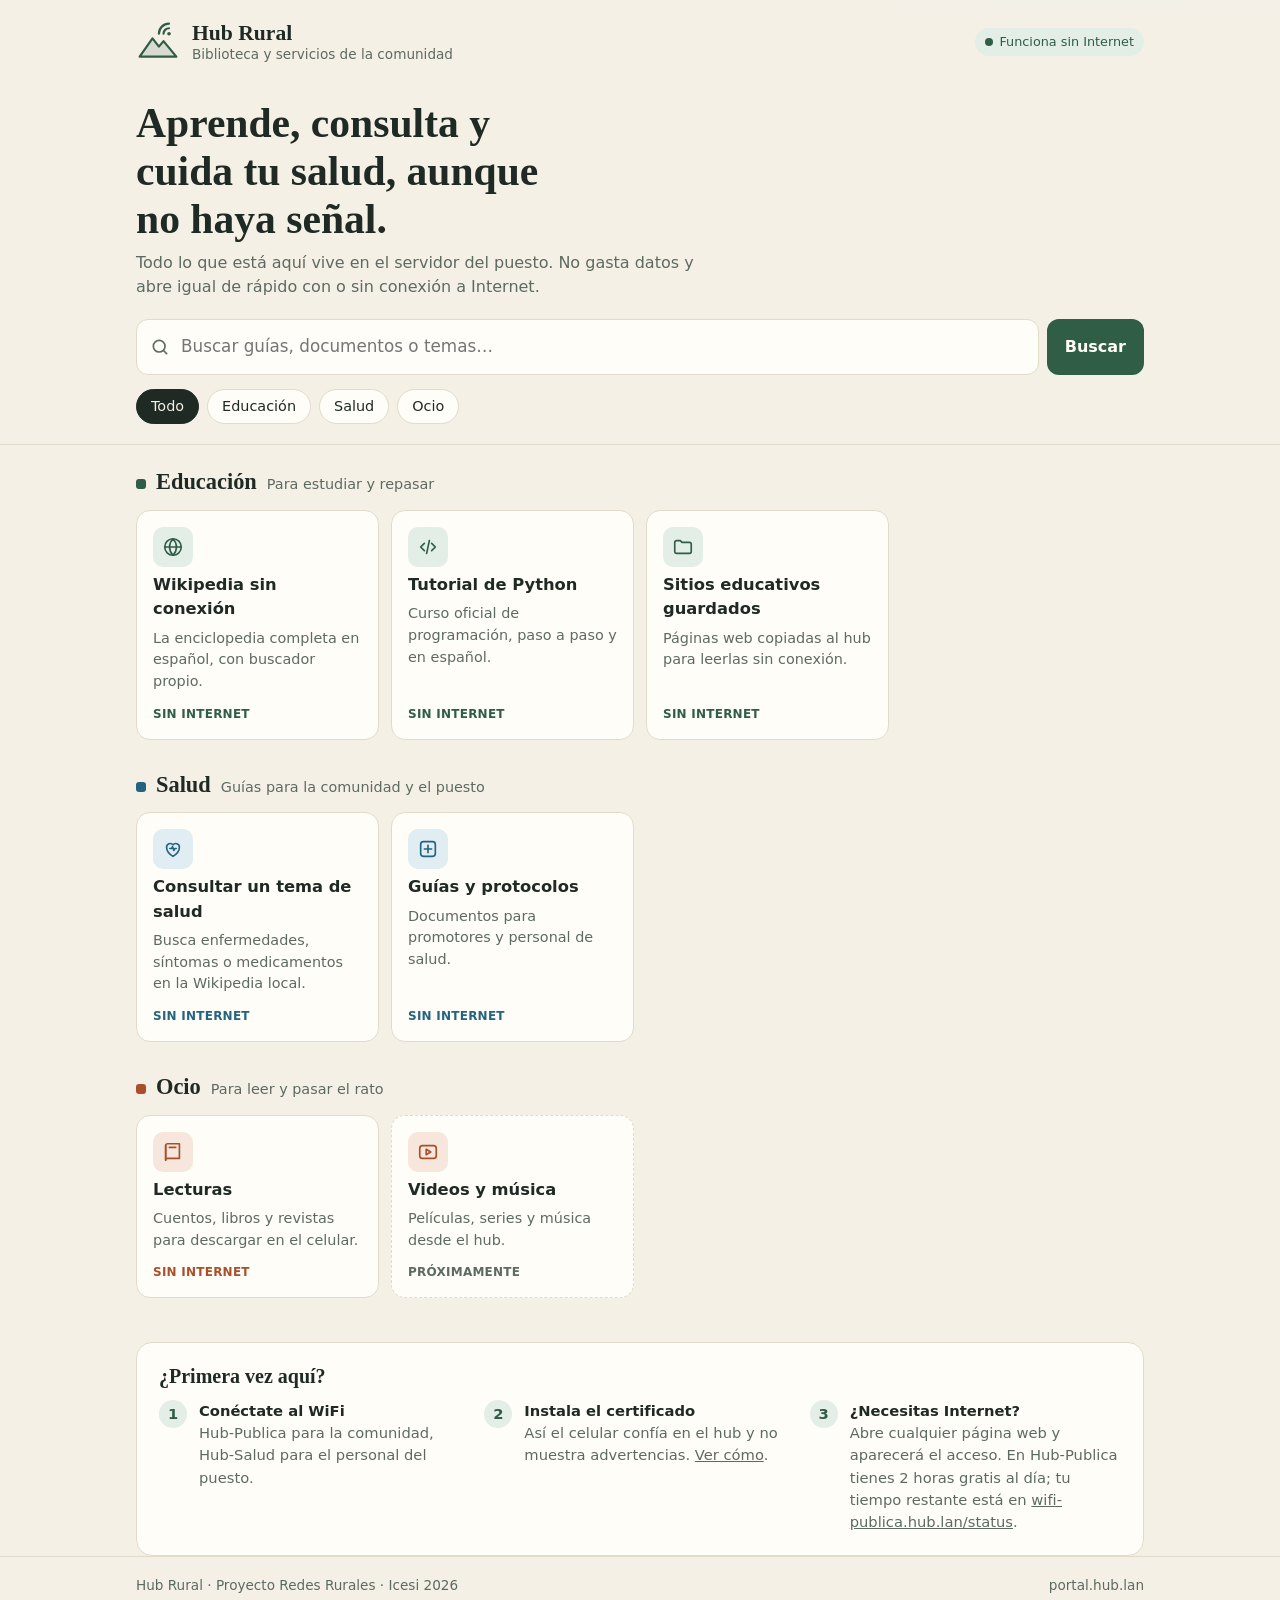
==== configs/servidor/www/index.html @ eb7e7272 "feat: rediseño del portal y de las páginas del Hotspot (19/11) - Portal portal.hub.lan: categorías E" ====
<!doctype html>
<!-- /srv/cdn/www/index.html — portal del hub (https://portal.hub.lan)
     Autocontenido: sin fuentes ni scripts externos, funciona sin Internet.
     Los documentos se leen del autoindex de Nginx: /pdf/educacion/, /pdf/salud/, /pdf/ocio/.
     Los PDF sueltos en /pdf/ aparecen en Educación. -->
<html lang="es">
<head>
<meta charset="utf-8">
<meta name="viewport" content="width=device-width, initial-scale=1">
<meta name="color-scheme" content="light dark">
<title>Hub Rural</title>
<style>
  :root {
    --bg: #f5f0e6; --surface: #fffdf8; --ink: #1f2a24; --muted: #5d6a62; --line: #e2dacb;
    --edu: #2f5d46; --edu-soft: #e3eee6;
    --salud: #24647f; --salud-soft: #e0edf3;
    --ocio: #a9502b; --ocio-soft: #f6e6dc;
    --focus: #c7832f;
    --serif: ui-serif, "Iowan Old Style", "Palatino Linotype", Palatino, Georgia, serif;
    --sans: system-ui, -apple-system, "Segoe UI", Roboto, "Noto Sans", sans-serif;
  }
  @media (prefers-color-scheme: dark) {
    :root {
      --bg: #131916; --surface: #1b231f; --ink: #ebe5d9; --muted: #a2ada6; --line: #2b3530;
      --edu: #84bc9e; --edu-soft: #1f3128;
      --salud: #80b8d3; --salud-soft: #1a2c35;
      --ocio: #e39068; --ocio-soft: #352219;
      --focus: #e0a556;
    }
  }
  * { box-sizing: border-box; }
  [hidden] { display: none !important; }
  body { margin: 0; background: var(--bg); color: var(--ink); font: 16px/1.5 var(--sans); }
  a { color: inherit; }
  :focus-visible { outline: 3px solid var(--focus); outline-offset: 2px; }
  .wrap { max-width: 1040px; margin: 0 auto; padding: 0 16px; }

  /* Encabezado */
  header { border-bottom: 1px solid var(--line); background:
    radial-gradient(1200px 300px at 85% -40%, var(--edu-soft), transparent 70%); }
  .top { display: flex; align-items: center; gap: 12px; padding: 20px 0 8px; }
  .top svg { width: 44px; height: 44px; flex: none; color: var(--edu); }
  .brand { font: 600 1.35rem/1.1 var(--serif); }
  .brand small { display: block; font: 400 .85rem var(--sans); color: var(--muted); }
  .estado { margin-left: auto; display: inline-flex; align-items: center; gap: 6px; font-size: .8rem;
    color: var(--edu); background: var(--edu-soft); padding: 4px 10px; border-radius: 99px; white-space: nowrap; }
  .estado::before { content: ""; width: 8px; height: 8px; border-radius: 50%; background: currentColor; }
  h1 { font: 600 clamp(1.7rem, 4.5vw, 2.6rem)/1.15 var(--serif); margin: 28px 0 8px; max-width: 20ch; }
  .lead { color: var(--muted); margin: 0 0 20px; max-width: 56ch; }

  /* Búsqueda y filtros */
  .buscar { display: flex; gap: 8px; margin-bottom: 14px; }
  .buscar label { position: relative; flex: 1; }
  .buscar svg { position: absolute; left: 14px; top: 50%; width: 20px; height: 20px; transform: translateY(-50%); color: var(--muted); }
  .buscar input { width: 100%; font: inherit; font-size: 1.05rem; padding: 14px 14px 14px 44px; border-radius: 12px;
    border: 1px solid var(--line); background: var(--surface); color: var(--ink); }
  .buscar button, .btn { font: inherit; font-weight: 600; border: 0; border-radius: 12px; padding: 0 18px;
    background: var(--edu); color: var(--surface); cursor: pointer; text-decoration: none; display: inline-flex; align-items: center; }
  .filtros { display: flex; gap: 8px; flex-wrap: wrap; padding-bottom: 20px; }
  .filtros button { font: inherit; font-size: .9rem; padding: 6px 14px; border-radius: 99px; cursor: pointer;
    border: 1px solid var(--line); background: var(--surface); color: var(--ink); }
  .filtros button[aria-pressed="true"] { background: var(--ink); color: var(--bg); border-color: var(--ink); }

  /* Categorías */
  main { padding: 8px 0 40px; }
  section.cat { padding: 24px 0 8px; }
  .cat-head { display: flex; align-items: baseline; gap: 10px; margin-bottom: 14px; }
  .cat-head h2 { font: 600 1.4rem var(--serif); margin: 0; }
  .cat-head span { color: var(--muted); font-size: .9rem; }
  .cat[data-cat="educacion"] { --c: var(--edu); --cs: var(--edu-soft); }
  .cat[data-cat="salud"] { --c: var(--salud); --cs: var(--salud-soft); }
  .cat[data-cat="ocio"] { --c: var(--ocio); --cs: var(--ocio-soft); }
  .cat-head h2::before { content: ""; display: inline-block; width: 10px; height: 10px; border-radius: 3px;
    background: var(--c); margin-right: 10px; vertical-align: middle; }

  .grid { display: grid; grid-template-columns: repeat(auto-fill, minmax(230px, 1fr)); gap: 12px; }
  .card { display: flex; flex-direction: column; gap: 6px; padding: 16px; border-radius: 14px; text-decoration: none;
    background: var(--surface); border: 1px solid var(--line); transition: border-color .15s, transform .15s; }
  a.card:hover { border-color: var(--c); transform: translateY(-2px); }
  .card .ico { width: 40px; height: 40px; border-radius: 10px; display: grid; place-items: center; background: var(--cs); color: var(--c); }
  .card .ico svg { width: 22px; height: 22px; }
  .card strong { font-size: 1.02rem; }
  .card p { margin: 0; color: var(--muted); font-size: .9rem; }
  .card .tag { margin-top: auto; padding-top: 6px; font-size: .75rem; color: var(--c); font-weight: 600; letter-spacing: .02em; }
  .card.pronto { border-style: dashed; }
  .card.pronto .tag { color: var(--muted); }

  .docs { margin: 14px 0 0; padding: 0; list-style: none; border: 1px solid var(--line); border-radius: 14px;
    background: var(--surface); overflow: hidden; }
  .docs li + li { border-top: 1px solid var(--line); }
  .docs a { display: flex; align-items: center; gap: 10px; padding: 11px 14px; text-decoration: none; }
  .docs a:hover { background: var(--cs); }
  .docs svg { width: 18px; height: 18px; color: var(--c); flex: none; }
  .docs .ext { margin-left: auto; font-size: .75rem; color: var(--muted); text-transform: uppercase; }
  .docs-head { margin: 18px 0 0; font-size: .85rem; color: var(--muted); font-weight: 600; text-transform: uppercase; letter-spacing: .05em; }

  .vacio { display: none; margin: 24px 0; padding: 20px; border-radius: 14px; background: var(--surface); border: 1px dashed var(--line); }
  .vacio.ver { display: block; }
  .vacio p { margin: 0 0 12px; }
  .vacio .btn { padding: 10px 16px; }

  /* Ayuda */
  .ayuda { margin-top: 36px; padding: 22px; border-radius: 16px; background: var(--surface); border: 1px solid var(--line); }
  .ayuda h2 { font: 600 1.25rem var(--serif); margin: 0 0 12px; }
  .ayuda ol { margin: 0; padding: 0; list-style: none; display: grid; gap: 14px; grid-template-columns: repeat(auto-fit, minmax(220px, 1fr)); counter-reset: paso; }
  .ayuda li { counter-increment: paso; padding-left: 40px; position: relative; color: var(--muted); font-size: .92rem; }
  .ayuda li::before { content: counter(paso); position: absolute; left: 0; top: 0; width: 28px; height: 28px; border-radius: 50%;
    display: grid; place-items: center; background: var(--edu-soft); color: var(--edu); font-weight: 700; }
  .ayuda li b { color: var(--ink); display: block; }

  footer { border-top: 1px solid var(--line); color: var(--muted); font-size: .85rem; padding: 18px 0 28px; }
  footer .wrap { display: flex; flex-wrap: wrap; gap: 6px 18px; justify-content: space-between; }

  @media (max-width: 560px) {
    .estado { display: none; }
    .buscar button { padding: 0 14px; }
  }
  @media (prefers-reduced-motion: reduce) { a.card { transition: none; } a.card:hover { transform: none; } }
</style>
</head>
<body>

<!-- Íconos reutilizados -->
<svg width="0" height="0" style="position:absolute" aria-hidden="true">
  <symbol id="i-doc" viewBox="0 0 24 24" fill="none" stroke="currentColor" stroke-width="1.8" stroke-linecap="round" stroke-linejoin="round"><path d="M14 3H7a2 2 0 0 0-2 2v14a2 2 0 0 0 2 2h10a2 2 0 0 0 2-2V8z"/><path d="M14 3v5h5M9 13h6M9 17h4"/></symbol>
  <symbol id="i-wiki" viewBox="0 0 24 24" fill="none" stroke="currentColor" stroke-width="1.8" stroke-linecap="round" stroke-linejoin="round"><circle cx="12" cy="12" r="9"/><path d="M3 12h18M12 3c2.5 2.6 3.8 5.6 3.8 9s-1.3 6.4-3.8 9c-2.5-2.6-3.8-5.6-3.8-9S9.5 5.6 12 3z"/></symbol>
  <symbol id="i-code" viewBox="0 0 24 24" fill="none" stroke="currentColor" stroke-width="1.8" stroke-linecap="round" stroke-linejoin="round"><path d="m8 8-4 4 4 4M16 8l4 4-4 4M13.5 5l-3 14"/></symbol>
  <symbol id="i-folder" viewBox="0 0 24 24" fill="none" stroke="currentColor" stroke-width="1.8" stroke-linecap="round" stroke-linejoin="round"><path d="M3 7a2 2 0 0 1 2-2h4l2 2h8a2 2 0 0 1 2 2v8a2 2 0 0 1-2 2H5a2 2 0 0 1-2-2z"/></symbol>
  <symbol id="i-heart" viewBox="0 0 24 24" fill="none" stroke="currentColor" stroke-width="1.8" stroke-linecap="round" stroke-linejoin="round"><path d="M12 20s-7-4.4-7-10a4 4 0 0 1 7-2.6A4 4 0 0 1 19 10c0 5.6-7 10-7 10z"/><path d="M8.5 11.5h2l1-2 1.5 4 1-2h1.5"/></symbol>
  <symbol id="i-plus" viewBox="0 0 24 24" fill="none" stroke="currentColor" stroke-width="1.8" stroke-linecap="round" stroke-linejoin="round"><rect x="4" y="4" width="16" height="16" rx="3"/><path d="M12 8v8M8 12h8"/></symbol>
  <symbol id="i-play" viewBox="0 0 24 24" fill="none" stroke="currentColor" stroke-width="1.8" stroke-linecap="round" stroke-linejoin="round"><rect x="3" y="5" width="18" height="14" rx="3"/><path d="m10 9 5 3-5 3z"/></symbol>
  <symbol id="i-book" viewBox="0 0 24 24" fill="none" stroke="currentColor" stroke-width="1.8" stroke-linecap="round" stroke-linejoin="round"><path d="M4 5a2 2 0 0 1 2-2h13v16H6a2 2 0 0 0-2 2z"/><path d="M4 21V5M8 7h7"/></symbol>
</svg>

<header>
  <div class="wrap">
    <div class="top">
      <!-- Logo: montaña con señal -->
      <svg viewBox="0 0 48 48" fill="none" stroke="currentColor" stroke-width="2.4" stroke-linecap="round" stroke-linejoin="round" aria-hidden="true">
        <path d="M4 40 18 20l7 9 5-6 14 17z" fill="currentColor" fill-opacity=".14"/>
        <path d="M30 15a6 6 0 0 1 6-6M25 15a11 11 0 0 1 11-11"/><circle cx="36" cy="15" r="2" fill="currentColor" stroke="none"/>
      </svg>
      <div class="brand">Hub Rural<small>Biblioteca y servicios de la comunidad</small></div>
      <span class="estado">Funciona sin Internet</span>
    </div>

    <h1>Aprende, consulta y cuida tu salud, aunque no haya señal.</h1>
    <p class="lead">Todo lo que está aquí vive en el servidor del puesto. No gasta datos y abre igual de rápido con o sin conexión a Internet.</p>

    <form class="buscar" role="search" id="f-buscar">
      <label>
        <svg viewBox="0 0 24 24" fill="none" stroke="currentColor" stroke-width="2" stroke-linecap="round" aria-hidden="true"><circle cx="11" cy="11" r="7"/><path d="m20 20-3.5-3.5"/></svg>
        <span class="sr" style="position:absolute;left:-9999px">Buscar en el hub</span>
        <input id="q" type="search" placeholder="Buscar guías, documentos o temas…" autocomplete="off">
      </label>
      <button type="submit">Buscar</button>
    </form>

    <div class="filtros" role="group" aria-label="Categorías">
      <button type="button" data-f="todo" aria-pressed="true">Todo</button>
      <button type="button" data-f="educacion" aria-pressed="false">Educación</button>
      <button type="button" data-f="salud" aria-pressed="false">Salud</button>
      <button type="button" data-f="ocio" aria-pressed="false">Ocio</button>
    </div>
  </div>
</header>

<main class="wrap">

  <div class="vacio" id="vacio" aria-live="polite">
    <p>No encontramos «<b id="vacio-q"></b>» en el hub.</p>
    <a class="btn" id="vacio-wiki" href="https://wiki.hub.lan/">Buscar en Wikipedia sin conexión</a>
  </div>

  <section class="cat" data-cat="educacion">
    <div class="cat-head"><h2>Educación</h2><span>Para estudiar y repasar</span></div>
    <div class="grid">
      <a class="card" data-item href="https://wiki.hub.lan/" data-k="enciclopedia articulos historia ciencia kiwix">
        <span class="ico"><svg><use href="#i-wiki"/></svg></span>
        <strong>Wikipedia sin conexión</strong>
        <p>La enciclopedia completa en español, con buscador propio.</p>
        <span class="tag">SIN INTERNET</span>
      </a>
      <a class="card" data-item href="/sitios/docs.python.org/es/3/tutorial/index.html" data-k="programacion computador codigo curso">
        <span class="ico"><svg><use href="#i-code"/></svg></span>
        <strong>Tutorial de Python</strong>
        <p>Curso oficial de programación, paso a paso y en español.</p>
        <span class="tag">SIN INTERNET</span>
      </a>
      <a class="card" data-item href="/sitios/" data-k="paginas web guardadas copias">
        <span class="ico"><svg><use href="#i-folder"/></svg></span>
        <strong>Sitios educativos guardados</strong>
        <p>Páginas web copiadas al hub para leerlas sin conexión.</p>
        <span class="tag">SIN INTERNET</span>
      </a>
    </div>
    <p class="docs-head" hidden>Documentos</p>
    <ul class="docs" hidden></ul>
  </section>

  <section class="cat" data-cat="salud">
    <div class="cat-head"><h2>Salud</h2><span>Guías para la comunidad y el puesto</span></div>
    <div class="grid">
      <a class="card" data-item href="https://wiki.hub.lan/" data-k="enfermedades medicina sintomas primeros auxilios">
        <span class="ico"><svg><use href="#i-heart"/></svg></span>
        <strong>Consultar un tema de salud</strong>
        <p>Busca enfermedades, síntomas o medicamentos en la Wikipedia local.</p>
        <span class="tag">SIN INTERNET</span>
      </a>
      <a class="card" data-item href="/pdf/salud/" data-k="guias protocolos documentos pdf">
        <span class="ico"><svg><use href="#i-plus"/></svg></span>
        <strong>Guías y protocolos</strong>
        <p>Documentos para promotores y personal de salud.</p>
        <span class="tag">SIN INTERNET</span>
      </a>
    </div>
    <p class="docs-head" hidden>Documentos</p>
    <ul class="docs" hidden></ul>
  </section>

  <section class="cat" data-cat="ocio">
    <div class="cat-head"><h2>Ocio</h2><span>Para leer y pasar el rato</span></div>
    <div class="grid">
      <a class="card" data-item href="/pdf/ocio/" data-k="libros cuentos lectura">
        <span class="ico"><svg><use href="#i-book"/></svg></span>
        <strong>Lecturas</strong>
        <p>Cuentos, libros y revistas para descargar en el celular.</p>
        <span class="tag">SIN INTERNET</span>
      </a>
      <div class="card pronto" data-item data-k="videos peliculas musica series jellyfin">
        <span class="ico"><svg><use href="#i-play"/></svg></span>
        <strong>Videos y música</strong>
        <p>Películas, series y música desde el hub.</p>
        <span class="tag">PRÓXIMAMENTE</span>
      </div>
    </div>
    <p class="docs-head" hidden>Documentos</p>
    <ul class="docs" hidden></ul>
  </section>

  <section class="ayuda" aria-labelledby="ayuda-t">
    <h2 id="ayuda-t">¿Primera vez aquí?</h2>
    <ol>
      <li><b>Conéctate al WiFi</b>Hub-Publica para la comunidad, Hub-Salud para el personal del puesto.</li>
      <li><b>Instala el certificado</b>Así el celular confía en el hub y no muestra advertencias. <a href="http://portal.hub.lan/certificado.html">Ver cómo</a>.</li>
      <li><b>¿Necesitas Internet?</b>Abre cualquier página web y aparecerá el acceso. En Hub-Publica tienes 2 horas gratis al día; tu tiempo restante está en <a href="https://wifi-publica.hub.lan/status">wifi-publica.hub.lan/status</a>.</li>
    </ol>
  </section>
</main>

<footer>
  <div class="wrap">
    <span>Hub Rural · Proyecto Redes Rurales · Icesi 2026</span>
    <span>portal.hub.lan</span>
  </div>
</footer>

<script>
(() => {
  const norm = s => s.normalize('NFD').replace(/[̀-ͯ]/g, '').toLowerCase();
  const $q = document.getElementById('q');
  const vacio = document.getElementById('vacio');
  let filtro = 'todo';

  function aplicar() {
    const t = norm($q.value.trim());
    let total = 0;
    document.querySelectorAll('section.cat').forEach(sec => {
      let n = 0;
      sec.querySelectorAll('[data-item]').forEach(el => {
        const ok = !t || norm(el.textContent + ' ' + (el.dataset.k || '')).includes(t);
        el.hidden = !ok;
        if (ok) n++;
      });
      const lista = sec.querySelector('.docs');
      const docsVisibles = [...lista.children].some(li => !li.hidden);
      lista.hidden = sec.querySelector('.docs-head').hidden = !docsVisibles;
      sec.hidden = (filtro !== 'todo' && sec.dataset.cat !== filtro) || n === 0;
      if (!sec.hidden) total += n;
    });
    vacio.classList.toggle('ver', !!t && total === 0);
    document.getElementById('vacio-q').textContent = $q.value.trim();
    document.getElementById('vacio-wiki').href = 'https://wiki.hub.lan/search?pattern=' + encodeURIComponent($q.value.trim());
  }

  $q.addEventListener('input', aplicar);
  // Enter: si no hay nada local, ir a la búsqueda de Kiwix
  document.getElementById('f-buscar').addEventListener('submit', e => {
    e.preventDefault();
    aplicar();
    if (vacio.classList.contains('ver')) location.href = document.getElementById('vacio-wiki').href;
  });
  document.querySelectorAll('.filtros button').forEach(b => b.addEventListener('click', () => {
    filtro = b.dataset.f;
    document.querySelectorAll('.filtros button').forEach(x => x.setAttribute('aria-pressed', x === b));
    aplicar();
  }));

  // Documentos: se leen del autoindex de Nginx
  const enlaces = async ruta => {
    const r = await fetch(ruta);
    if (!r.ok) return [];
    const doc = new DOMParser().parseFromString(await r.text(), 'text/html');
    return [...doc.querySelectorAll('a[href]')].map(a => a.getAttribute('href'))
      .filter(h => !/^(\.\.|\?|\/|#)|:\/\//.test(h));
  };
  const agregar = (cat, url) => {
    const sec = document.querySelector(`section.cat[data-cat="${cat}"]`);
    const archivo = decodeURIComponent(url.split('/').pop());
    const punto = archivo.lastIndexOf('.');
    const nombre = (punto > 0 ? archivo.slice(0, punto) : archivo).replace(/[-_]+/g, ' ');
    const li = document.createElement('li');
    li.dataset.item = '';
    li.innerHTML = '<a><svg><use href="#i-doc"/></svg><span></span><span class="ext"></span></a>';
    li.querySelector('a').href = url;
    li.querySelector('span').textContent = nombre.charAt(0).toUpperCase() + nombre.slice(1);
    li.querySelector('.ext').textContent = punto > 0 ? archivo.slice(punto + 1) : '';
    sec.querySelector('.docs').append(li);
  };
  (async () => {
    try {
      for (const h of await enlaces('/pdf/')) {
        if (!h.endsWith('/')) { agregar('educacion', '/pdf/' + h); continue; }
        const cat = norm(decodeURIComponent(h.slice(0, -1)));
        if (!['educacion', 'salud', 'ocio'].includes(cat)) continue;
        for (const f of await enlaces('/pdf/' + h)) if (!f.endsWith('/')) agregar(cat, '/pdf/' + h + f);
      }
    } catch (e) { /* abierto como archivo local o sin /pdf/: quedan las tarjetas */ }
    aplicar();
  })();
})();
</script>
</body>
</html>
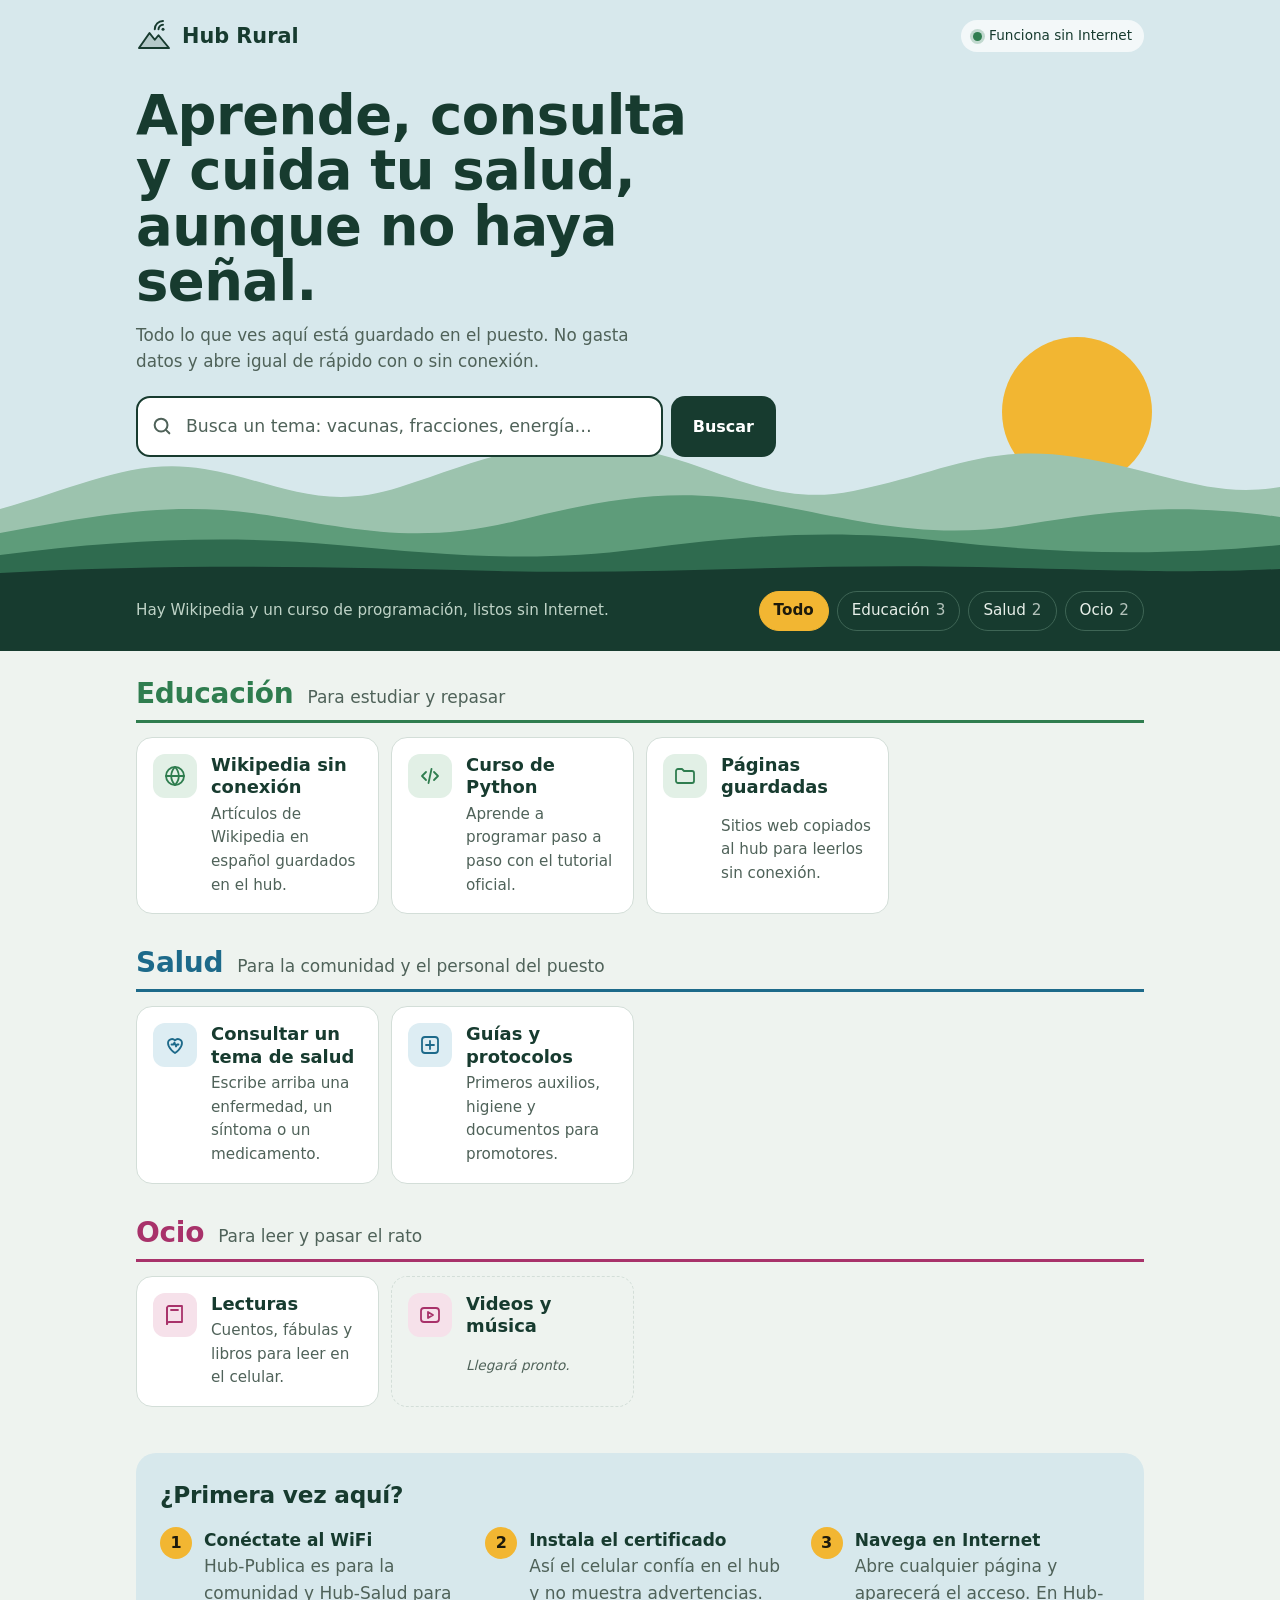
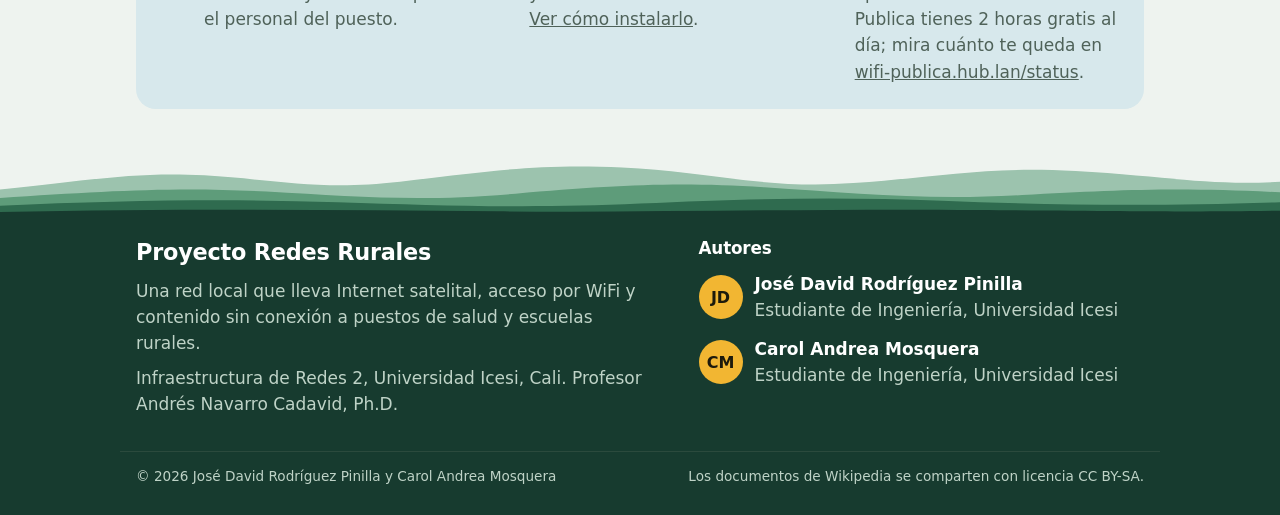
==== commit 406eb711: "docs: sesion 19/11 (Starlink, P12/P13, contenido), guion del video y respaldo final - Export del Mik" ====
--- a/configs/servidor/www/index.html
+++ b/configs/servidor/www/index.html
@@ -1,121 +1,195 @@
 <!doctype html>
 <!-- /srv/cdn/www/index.html — portal del hub (https://portal.hub.lan)
-     Autocontenido: sin fuentes ni scripts externos, funciona sin Internet.
-     Los documentos se leen del autoindex de Nginx: /pdf/educacion/, /pdf/salud/, /pdf/ocio/.
-     Los PDF sueltos en /pdf/ aparecen en Educación. -->
+     Autocontenido: las fuentes están en /fuentes/ y no hay scripts externos; funciona sin Internet.
+     Los documentos se leen del autoindex de Nginx: /pdf/educacion/, /pdf/salud/, /pdf/ocio/
+     (los PDF sueltos en /pdf/ aparecen en Educación). La búsqueda consulta Kiwix en wiki.hub.lan
+     (formato XML, que Kiwix sirve con Access-Control-Allow-Origin: *).
+     portal.hub.lan/?q=palabra abre el portal con esa búsqueda. -->
 <html lang="es">
 <head>
 <meta charset="utf-8">
 <meta name="viewport" content="width=device-width, initial-scale=1">
 <meta name="color-scheme" content="light dark">
+<meta name="theme-color" content="#173B2F">
 <title>Hub Rural</title>
+<link rel="preload" href="/fuentes/bricolage-grotesque-latin-wght-normal.woff2" as="font" type="font/woff2" crossorigin>
+<link rel="preload" href="/fuentes/atkinson-hyperlegible-latin-400-normal.woff2" as="font" type="font/woff2" crossorigin>
 <style>
+  /* Fuentes alojadas en el hub (licencia SIL OFL 1.1) */
+  @font-face { font-family: "Bricolage"; src: url(/fuentes/bricolage-grotesque-latin-wght-normal.woff2) format("woff2");
+    font-weight: 200 800; font-display: swap; }
+  @font-face { font-family: "Atkinson"; src: url(/fuentes/atkinson-hyperlegible-latin-400-normal.woff2) format("woff2");
+    font-weight: 400; font-display: swap; }
+  @font-face { font-family: "Atkinson"; src: url(/fuentes/atkinson-hyperlegible-latin-700-normal.woff2) format("woff2");
+    font-weight: 700; font-display: swap; }
+  @font-face { font-family: "Atkinson"; src: url(/fuentes/atkinson-hyperlegible-latin-400-italic.woff2) format("woff2");
+    font-weight: 400; font-style: italic; font-display: swap; }
+
   :root {
-    --bg: #f5f0e6; --surface: #fffdf8; --ink: #1f2a24; --muted: #5d6a62; --line: #e2dacb;
-    --edu: #2f5d46; --edu-soft: #e3eee6;
-    --salud: #24647f; --salud-soft: #e0edf3;
-    --ocio: #a9502b; --ocio-soft: #f6e6dc;
-    --focus: #c7832f;
-    --serif: ui-serif, "Iowan Old Style", "Palatino Linotype", Palatino, Georgia, serif;
-    --sans: system-ui, -apple-system, "Segoe UI", Roboto, "Noto Sans", sans-serif;
+    /* Paisaje andino: páramo, guadua, río, buganvilla, maíz y niebla */
+    --paramo: #173B2F; --guadua: #2F7D4F; --rio: #1D6A8A; --buganvilla: #A8326A; --maiz: #F2B632;
+    --niebla: #EEF3EF; --cielo: #D7E8EC;
+    --bg: var(--niebla); --surface: #FFFFFF; --ink: #173B2F; --muted: #4F6259; --line: #D3DED8;
+    --edu: var(--guadua); --edu-soft: #E2F0E6;
+    --salud: var(--rio); --salud-soft: #DDEDF3;
+    --ocio: var(--buganvilla); --ocio-soft: #F6E1EA;
+    --sierra1: #9CC3AE; --sierra2: #5E9C7A; --sierra3: #2F6B4F; --sierra4: #173B2F;
+    --mark: #FBE3A6; --focus: #E09A12;
+    --display: "Bricolage", "Arial Narrow", system-ui, sans-serif;
+    --text: "Atkinson", system-ui, -apple-system, "Segoe UI", Roboto, sans-serif;
   }
   @media (prefers-color-scheme: dark) {
     :root {
-      --bg: #131916; --surface: #1b231f; --ink: #ebe5d9; --muted: #a2ada6; --line: #2b3530;
-      --edu: #84bc9e; --edu-soft: #1f3128;
-      --salud: #80b8d3; --salud-soft: #1a2c35;
-      --ocio: #e39068; --ocio-soft: #352219;
-      --focus: #e0a556;
+      --bg: #0F1F19; --surface: #162A22; --ink: #E7EFE9; --muted: #A6B8AE; --line: #2A4237; --cielo: #18332B;
+      --edu: #7CC79A; --edu-soft: #1C3A2B;
+      --salud: #7DC1DE; --salud-soft: #16313C;
+      --ocio: #E88AB4; --ocio-soft: #3A1E2C;
+      --sierra1: #24473A; --sierra2: #1D3B30; --sierra3: #163026; --sierra4: #0F1F19;
+      --mark: #5C4A12; --focus: #F2B632;
     }
   }
   * { box-sizing: border-box; }
   [hidden] { display: none !important; }
-  body { margin: 0; background: var(--bg); color: var(--ink); font: 16px/1.5 var(--sans); }
+  html { -webkit-text-size-adjust: 100%; }
+  body { margin: 0; background: var(--bg); color: var(--ink); font: 17px/1.55 var(--text); }
   a { color: inherit; }
-  :focus-visible { outline: 3px solid var(--focus); outline-offset: 2px; }
+  :focus-visible { outline: 3px solid var(--focus); outline-offset: 2px; border-radius: 6px; }
   .wrap { max-width: 1040px; margin: 0 auto; padding: 0 16px; }
-
-  /* Encabezado */
-  header { border-bottom: 1px solid var(--line); background:
-    radial-gradient(1200px 300px at 85% -40%, var(--edu-soft), transparent 70%); }
-  .top { display: flex; align-items: center; gap: 12px; padding: 20px 0 8px; }
-  .top svg { width: 44px; height: 44px; flex: none; color: var(--edu); }
-  .brand { font: 600 1.35rem/1.1 var(--serif); }
-  .brand small { display: block; font: 400 .85rem var(--sans); color: var(--muted); }
-  .estado { margin-left: auto; display: inline-flex; align-items: center; gap: 6px; font-size: .8rem;
-    color: var(--edu); background: var(--edu-soft); padding: 4px 10px; border-radius: 99px; white-space: nowrap; }
-  .estado::before { content: ""; width: 8px; height: 8px; border-radius: 50%; background: currentColor; }
-  h1 { font: 600 clamp(1.7rem, 4.5vw, 2.6rem)/1.15 var(--serif); margin: 28px 0 8px; max-width: 20ch; }
-  .lead { color: var(--muted); margin: 0 0 20px; max-width: 56ch; }
-
-  /* Búsqueda y filtros */
-  .buscar { display: flex; gap: 8px; margin-bottom: 14px; }
+  .sr-only { position: absolute; width: 1px; height: 1px; overflow: hidden; clip: rect(0 0 0 0); white-space: nowrap; }
+  h1, h2, h3 { font-family: var(--display); letter-spacing: -0.01em; }
+
+  /* ---------- Cabecera: cielo, sol y cordilleras ---------- */
+  .hero { position: relative; background: var(--cielo); overflow: hidden; }
+  .hero .wrap { position: relative; z-index: 2; }
+  .top { display: flex; align-items: center; gap: 10px; padding: 18px 0 0; }
+  .top svg { width: 36px; height: 36px; flex: none; color: var(--paramo); }
+  .brand { font: 700 1.3rem/1 var(--display); }
+  .estado { margin-left: auto; display: inline-flex; align-items: center; gap: 7px; font-size: .85rem;
+    color: var(--ink); background: color-mix(in srgb, var(--surface) 70%, transparent); padding: 5px 12px; border-radius: 99px; }
+  .estado::before { content: ""; width: 9px; height: 9px; border-radius: 50%; background: var(--guadua);
+    box-shadow: 0 0 0 3px color-mix(in srgb, var(--guadua) 25%, transparent); }
+  h1 { font-weight: 750; font-size: clamp(2rem, 6vw, 3.4rem); line-height: 1.02; font-stretch: 85%;
+    margin: 34px 0 12px; max-width: 15ch; }
+  .lead { margin: 0 0 22px; max-width: 48ch; font-size: 1.05rem; color: var(--muted); }
+  .sol { position: absolute; right: 10%; bottom: clamp(50px, 9vw, 100px); width: clamp(90px, 13vw, 150px); aspect-ratio: 1; border-radius: 50%; background: var(--maiz); }
+  .sierra { display: block; width: 100%; height: clamp(90px, 16vw, 170px); margin-top: -40px; }
+  .sierra { position: relative; z-index: 1; }
+  .sierra .s1 { fill: var(--sierra1); } .sierra .s2 { fill: var(--sierra2); }
+  .sierra .s3 { fill: var(--sierra3); } .sierra .s4 { fill: var(--sierra4); }
+
+  .buscar { display: flex; gap: 8px; max-width: 640px; position: relative; z-index: 2; }
   .buscar label { position: relative; flex: 1; }
-  .buscar svg { position: absolute; left: 14px; top: 50%; width: 20px; height: 20px; transform: translateY(-50%); color: var(--muted); }
-  .buscar input { width: 100%; font: inherit; font-size: 1.05rem; padding: 14px 14px 14px 44px; border-radius: 12px;
-    border: 1px solid var(--line); background: var(--surface); color: var(--ink); }
-  .buscar button, .btn { font: inherit; font-weight: 600; border: 0; border-radius: 12px; padding: 0 18px;
-    background: var(--edu); color: var(--surface); cursor: pointer; text-decoration: none; display: inline-flex; align-items: center; }
-  .filtros { display: flex; gap: 8px; flex-wrap: wrap; padding-bottom: 20px; }
-  .filtros button { font: inherit; font-size: .9rem; padding: 6px 14px; border-radius: 99px; cursor: pointer;
-    border: 1px solid var(--line); background: var(--surface); color: var(--ink); }
-  .filtros button[aria-pressed="true"] { background: var(--ink); color: var(--bg); border-color: var(--ink); }
-
-  /* Categorías */
-  main { padding: 8px 0 40px; }
-  section.cat { padding: 24px 0 8px; }
-  .cat-head { display: flex; align-items: baseline; gap: 10px; margin-bottom: 14px; }
-  .cat-head h2 { font: 600 1.4rem var(--serif); margin: 0; }
-  .cat-head span { color: var(--muted); font-size: .9rem; }
+  .buscar svg { position: absolute; left: 15px; top: 50%; width: 22px; height: 22px; transform: translateY(-50%); color: var(--muted); }
+  .buscar input { width: 100%; font: inherit; font-size: 1.08rem; padding: 15px 14px 15px 48px; border-radius: 14px;
+    border: 2px solid var(--paramo); background: var(--surface); color: var(--ink); }
+  .buscar input::placeholder { color: var(--muted); }
+  .btn { font: 700 1rem var(--text); border: 0; border-radius: 14px; padding: 0 22px; min-height: 48px;
+    background: var(--paramo); color: #fff; cursor: pointer; text-decoration: none; display: inline-flex; align-items: center; justify-content: center; }
+  .btn:hover { background: var(--guadua); }
+  @media (prefers-color-scheme: dark) { .buscar input { border-color: var(--line); } .btn { background: var(--maiz); color: #1d1a0c; } .btn:hover { background: #ffd36b; } }
+
+  /* Franja oscura de la cordillera más cercana */
+  .franja { background: var(--sierra4); color: #E7EFE9; }
+  .franja .wrap { display: flex; flex-wrap: wrap; align-items: center; gap: 10px 16px; padding: 4px 16px 20px; }
+  .resumen { margin: 0; font-size: .95rem; color: #BFD3C7; flex: 1 1 260px; }
+  .resumen b { color: #fff; }
+  .filtros { display: flex; gap: 8px; flex-wrap: wrap; }
+  .filtros button { font: inherit; font-size: .95rem; padding: 7px 14px; border-radius: 99px; cursor: pointer;
+    border: 1px solid #3E6555; background: transparent; color: #E7EFE9; min-height: 40px; }
+  .filtros button[aria-pressed="true"] { background: var(--maiz); border-color: var(--maiz); color: #1d1a0c; font-weight: 700; }
+  .filtros .n { margin-left: 6px; opacity: .75; font-variant-numeric: tabular-nums; }
+
+  /* ---------- Contenido ---------- */
+  main { padding: 12px 0 40px; }
+  section.cat { padding: 28px 0 6px; }
   .cat[data-cat="educacion"] { --c: var(--edu); --cs: var(--edu-soft); }
   .cat[data-cat="salud"] { --c: var(--salud); --cs: var(--salud-soft); }
   .cat[data-cat="ocio"] { --c: var(--ocio); --cs: var(--ocio-soft); }
-  .cat-head h2::before { content: ""; display: inline-block; width: 10px; height: 10px; border-radius: 3px;
-    background: var(--c); margin-right: 10px; vertical-align: middle; }
-
-  .grid { display: grid; grid-template-columns: repeat(auto-fill, minmax(230px, 1fr)); gap: 12px; }
-  .card { display: flex; flex-direction: column; gap: 6px; padding: 16px; border-radius: 14px; text-decoration: none;
-    background: var(--surface); border: 1px solid var(--line); transition: border-color .15s, transform .15s; }
-  a.card:hover { border-color: var(--c); transform: translateY(-2px); }
-  .card .ico { width: 40px; height: 40px; border-radius: 10px; display: grid; place-items: center; background: var(--cs); color: var(--c); }
-  .card .ico svg { width: 22px; height: 22px; }
-  .card strong { font-size: 1.02rem; }
-  .card p { margin: 0; color: var(--muted); font-size: .9rem; }
-  .card .tag { margin-top: auto; padding-top: 6px; font-size: .75rem; color: var(--c); font-weight: 600; letter-spacing: .02em; }
-  .card.pronto { border-style: dashed; }
-  .card.pronto .tag { color: var(--muted); }
-
-  .docs { margin: 14px 0 0; padding: 0; list-style: none; border: 1px solid var(--line); border-radius: 14px;
-    background: var(--surface); overflow: hidden; }
+  .cat-head { display: flex; align-items: baseline; flex-wrap: wrap; gap: 4px 14px; margin-bottom: 14px;
+    padding-bottom: 10px; border-bottom: 3px solid var(--c); }
+  .cat-head h2 { font-size: 1.75rem; font-weight: 700; margin: 0; color: var(--c); line-height: 1.1; }
+  .cat-head span { color: var(--muted); }
+
+  .grid { display: grid; grid-template-columns: repeat(auto-fill, minmax(240px, 1fr)); gap: 12px; }
+  .card { display: grid; grid-template-columns: 44px 1fr; gap: 4px 14px; align-items: start; padding: 16px;
+    border-radius: 16px; text-decoration: none; background: var(--surface); border: 1px solid var(--line); }
+  a.card:hover { border-color: var(--c); }
+  a.card:hover strong { text-decoration: underline; text-decoration-thickness: 2px; text-underline-offset: 3px; }
+  .card .ico { grid-row: span 2; width: 44px; height: 44px; border-radius: 12px; display: grid; place-items: center; background: var(--cs); color: var(--c); }
+  .card .ico svg { width: 24px; height: 24px; }
+  .card strong { font: 650 1.12rem/1.25 var(--display); }
+  .card p { margin: 0; color: var(--muted); font-size: .95rem; }
+  .card.pronto { border-style: dashed; background: transparent; }
+  .card .pronto-txt { grid-column: 2; font-size: .85rem; color: var(--muted); font-style: italic; }
+
+  .docs-head { margin: 22px 0 8px; font: 650 1.05rem var(--display); }
+  .docs { margin: 0; padding: 0; list-style: none; border-radius: 16px; background: var(--surface); border: 1px solid var(--line); overflow: hidden; }
   .docs li + li { border-top: 1px solid var(--line); }
-  .docs a { display: flex; align-items: center; gap: 10px; padding: 11px 14px; text-decoration: none; }
+  .docs a { display: flex; align-items: center; gap: 12px; padding: 13px 16px; text-decoration: none; min-height: 52px; }
   .docs a:hover { background: var(--cs); }
-  .docs svg { width: 18px; height: 18px; color: var(--c); flex: none; }
-  .docs .ext { margin-left: auto; font-size: .75rem; color: var(--muted); text-transform: uppercase; }
-  .docs-head { margin: 18px 0 0; font-size: .85rem; color: var(--muted); font-weight: 600; text-transform: uppercase; letter-spacing: .05em; }
-
-  .vacio { display: none; margin: 24px 0; padding: 20px; border-radius: 14px; background: var(--surface); border: 1px dashed var(--line); }
-  .vacio.ver { display: block; }
+  .docs svg { width: 20px; height: 20px; color: var(--c); flex: none; }
+  .docs .nombre { min-width: 0; }
+  .docs .meta { margin-left: auto; display: inline-flex; align-items: center; gap: 10px; flex: none; color: var(--muted); font-size: .85rem; }
+  .docs .fuente { padding: 1px 8px; border-radius: 99px; background: var(--cs); color: var(--c); font-size: .8rem; }
+  .docs li.cargando { padding: 18px 16px; }
+  .docs li.cargando span { display: block; height: 12px; border-radius: 6px; width: 55%; background: var(--line); }
+
+  /* ---------- Resultados de la Wikipedia ---------- */
+  .vacio { margin: 28px 0 0; padding: 20px; border-radius: 16px; background: var(--surface); border: 1px dashed var(--line); }
   .vacio p { margin: 0 0 12px; }
-  .vacio .btn { padding: 10px 16px; }
-
-  /* Ayuda */
-  .ayuda { margin-top: 36px; padding: 22px; border-radius: 16px; background: var(--surface); border: 1px solid var(--line); }
-  .ayuda h2 { font: 600 1.25rem var(--serif); margin: 0 0 12px; }
-  .ayuda ol { margin: 0; padding: 0; list-style: none; display: grid; gap: 14px; grid-template-columns: repeat(auto-fit, minmax(220px, 1fr)); counter-reset: paso; }
-  .ayuda li { counter-increment: paso; padding-left: 40px; position: relative; color: var(--muted); font-size: .92rem; }
-  .ayuda li::before { content: counter(paso); position: absolute; left: 0; top: 0; width: 28px; height: 28px; border-radius: 50%;
-    display: grid; place-items: center; background: var(--edu-soft); color: var(--edu); font-weight: 700; }
+  .wiki-res { margin-top: 28px; }
+  .wiki-res .cat-head { --c: var(--edu); }
+  .wiki-res ol { list-style: none; margin: 0; padding: 0; background: var(--surface); border: 1px solid var(--line); border-radius: 16px; overflow: hidden; }
+  .wiki-res li + li { border-top: 1px solid var(--line); }
+  .wiki-res li a { display: block; padding: 14px 18px; text-decoration: none; }
+  .wiki-res li a:hover { background: var(--edu-soft); }
+  .wiki-res li b { display: block; font: 650 1.15rem/1.25 var(--display); color: var(--edu); }
+  .wiki-res li a:hover b { text-decoration: underline; text-underline-offset: 3px; }
+  .wiki-res .frag { display: -webkit-box; -webkit-line-clamp: 3; -webkit-box-orient: vertical; overflow: hidden;
+    margin-top: 4px; color: var(--muted); font-size: .95rem; max-width: 75ch; }
+  .wiki-res .libro { display: block; margin-top: 6px; font-size: .82rem; color: var(--muted); }
+  mark { background: var(--mark); color: inherit; padding: 0 2px; border-radius: 3px; }
+  .wiki-pie { display: flex; flex-wrap: wrap; gap: 10px; align-items: center; margin-top: 12px; }
+  .btn-sec { font: 700 .95rem var(--text); padding: 10px 16px; min-height: 44px; border-radius: 12px; cursor: pointer;
+    border: 2px solid var(--edu); background: transparent; color: var(--edu); }
+  .btn-sec:hover { background: var(--edu-soft); }
+  .wiki-pie small { color: var(--muted); }
+
+  /* ---------- Ayuda ---------- */
+  .ayuda { margin-top: 40px; padding: 24px; border-radius: 20px; background: var(--cielo); }
+  .ayuda h2 { font-size: 1.45rem; margin: 0 0 14px; }
+  .ayuda ol { margin: 0; padding: 0; list-style: none; display: grid; gap: 16px; grid-template-columns: repeat(auto-fit, minmax(230px, 1fr)); counter-reset: paso; }
+  .ayuda li { counter-increment: paso; padding-left: 44px; position: relative; color: var(--muted); }
+  .ayuda li::before { content: counter(paso); position: absolute; left: 0; top: 0; width: 32px; height: 32px; border-radius: 50%;
+    display: grid; place-items: center; background: var(--maiz); color: #1d1a0c; font: 700 1rem var(--display); }
   .ayuda li b { color: var(--ink); display: block; }
 
-  footer { border-top: 1px solid var(--line); color: var(--muted); font-size: .85rem; padding: 18px 0 28px; }
-  footer .wrap { display: flex; flex-wrap: wrap; gap: 6px 18px; justify-content: space-between; }
-
+  /* ---------- Pie con autores ---------- */
+  footer { margin-top: 48px; background: var(--sierra4); color: #BFD3C7; }
+  footer .sierra { margin-top: 0; height: 60px; background: var(--bg); }
+  .pie { display: grid; gap: 28px; grid-template-columns: 1.2fr 1fr; padding: 18px 16px 26px; }
+  .pie h2 { font-size: 1.4rem; color: #fff; margin: 0 0 8px; }
+  .pie h3 { font-size: 1.05rem; color: #fff; margin: 0 0 10px; font-weight: 650; }
+  .pie p { margin: 0 0 8px; max-width: 48ch; }
+  .autores { list-style: none; margin: 0; padding: 0; display: grid; gap: 12px; }
+  .autores li { display: flex; align-items: center; gap: 12px; }
+  .autores .ini { width: 44px; height: 44px; border-radius: 50%; flex: none; display: grid; place-items: center;
+    font: 700 1rem var(--display); background: var(--maiz); color: #1d1a0c; }
+  .autores b { display: block; color: #fff; }
+  .legal { border-top: 1px solid #2B4A3D; padding: 14px 16px 28px; display: flex; flex-wrap: wrap; gap: 6px 24px;
+    justify-content: space-between; font-size: .85rem; }
+
+  @media (max-width: 720px) { .pie { grid-template-columns: 1fr; } .sol { right: 6%; } }
   @media (max-width: 560px) {
-    .estado { display: none; }
-    .buscar button { padding: 0 14px; }
-  }
-  @media (prefers-reduced-motion: reduce) { a.card { transition: none; } a.card:hover { transform: none; } }
+    body { font-size: 16px; }
+    .estado { font-size: .8rem; padding: 4px 10px; }
+    .buscar .btn { padding: 0 16px; }
+    .sierra { margin-top: 4px; }
+    .sol { width: 60px; right: 8%; bottom: 22px; }
+    .filtros button { padding: 6px 11px; }
+    .docs .fuente { display: none; }
+    .card { grid-template-columns: 40px 1fr; }
+  }
 </style>
 </head>
 <body>
@@ -132,139 +206,176 @@
   <symbol id="i-book" viewBox="0 0 24 24" fill="none" stroke="currentColor" stroke-width="1.8" stroke-linecap="round" stroke-linejoin="round"><path d="M4 5a2 2 0 0 1 2-2h13v16H6a2 2 0 0 0-2 2z"/><path d="M4 21V5M8 7h7"/></symbol>
 </svg>
 
-<header>
+<header class="hero">
+  <div class="sol" aria-hidden="true"></div>
   <div class="wrap">
     <div class="top">
-      <!-- Logo: montaña con señal -->
-      <svg viewBox="0 0 48 48" fill="none" stroke="currentColor" stroke-width="2.4" stroke-linecap="round" stroke-linejoin="round" aria-hidden="true">
-        <path d="M4 40 18 20l7 9 5-6 14 17z" fill="currentColor" fill-opacity=".14"/>
+      <svg viewBox="0 0 48 48" fill="none" stroke="currentColor" stroke-width="2.6" stroke-linecap="round" stroke-linejoin="round" aria-hidden="true">
+        <path d="M4 40 18 20l7 9 5-6 14 17z" fill="currentColor" fill-opacity=".18"/>
         <path d="M30 15a6 6 0 0 1 6-6M25 15a11 11 0 0 1 11-11"/><circle cx="36" cy="15" r="2" fill="currentColor" stroke="none"/>
       </svg>
-      <div class="brand">Hub Rural<small>Biblioteca y servicios de la comunidad</small></div>
+      <span class="brand">Hub Rural</span>
       <span class="estado">Funciona sin Internet</span>
     </div>
 
     <h1>Aprende, consulta y cuida tu salud, aunque no haya señal.</h1>
-    <p class="lead">Todo lo que está aquí vive en el servidor del puesto. No gasta datos y abre igual de rápido con o sin conexión a Internet.</p>
+    <p class="lead">Todo lo que ves aquí está guardado en el puesto. No gasta datos y abre igual de rápido con o sin conexión.</p>
 
     <form class="buscar" role="search" id="f-buscar">
       <label>
-        <svg viewBox="0 0 24 24" fill="none" stroke="currentColor" stroke-width="2" stroke-linecap="round" aria-hidden="true"><circle cx="11" cy="11" r="7"/><path d="m20 20-3.5-3.5"/></svg>
-        <span class="sr" style="position:absolute;left:-9999px">Buscar en el hub</span>
-        <input id="q" type="search" placeholder="Buscar guías, documentos o temas…" autocomplete="off">
+        <svg viewBox="0 0 24 24" fill="none" stroke="currentColor" stroke-width="2.2" stroke-linecap="round" aria-hidden="true"><circle cx="11" cy="11" r="7"/><path d="m20 20-3.5-3.5"/></svg>
+        <span class="sr-only">Buscar en el hub y en la Wikipedia</span>
+        <input id="q" type="search" placeholder="Busca un tema: vacunas, fracciones, energía…" autocomplete="off" enterkeyhint="search">
       </label>
-      <button type="submit">Buscar</button>
+      <button class="btn" type="submit">Buscar</button>
     </form>
-
-    <div class="filtros" role="group" aria-label="Categorías">
+  </div>
+  <svg class="sierra" viewBox="0 0 1440 170" preserveAspectRatio="none" aria-hidden="true">
+    <path class="s1" d="M0 92C90 70 150 40 230 52S360 96 450 70 600 18 700 30 860 92 960 74 1110 26 1210 40 1360 82 1440 70V170H0z"/>
+    <path class="s2" d="M0 116C120 96 200 84 300 98S470 128 580 104 760 70 860 86 1040 124 1150 108 1330 86 1440 100V170H0z"/>
+    <path class="s3" d="M0 138C140 122 260 118 380 128S600 146 720 132 940 112 1060 124 1300 140 1440 128V170H0z"/>
+    <path class="s4" d="M0 156C200 146 380 150 560 154S900 146 1100 150 1340 156 1440 152V170H0z"/>
+  </svg>
+</header>
+
+<div class="franja">
+  <div class="wrap">
+    <p class="resumen" id="resumen" aria-live="polite">Cargando lo que hay en el hub…</p>
+    <div class="filtros" role="group" aria-label="Mostrar categoría">
       <button type="button" data-f="todo" aria-pressed="true">Todo</button>
-      <button type="button" data-f="educacion" aria-pressed="false">Educación</button>
-      <button type="button" data-f="salud" aria-pressed="false">Salud</button>
-      <button type="button" data-f="ocio" aria-pressed="false">Ocio</button>
+      <button type="button" data-f="educacion" aria-pressed="false">Educación<span class="n"></span></button>
+      <button type="button" data-f="salud" aria-pressed="false">Salud<span class="n"></span></button>
+      <button type="button" data-f="ocio" aria-pressed="false">Ocio<span class="n"></span></button>
     </div>
   </div>
-</header>
+</div>
 
 <main class="wrap">
 
-  <div class="vacio" id="vacio" aria-live="polite">
-    <p>No encontramos «<b id="vacio-q"></b>» en el hub.</p>
-    <a class="btn" id="vacio-wiki" href="https://wiki.hub.lan/">Buscar en Wikipedia sin conexión</a>
+  <section class="wiki-res" id="wiki-res" hidden aria-live="polite">
+    <div class="cat-head"><h2>En la Wikipedia</h2><span id="wiki-total"></span></div>
+    <ol id="wiki-lista"></ol>
+    <div class="wiki-pie">
+      <button class="btn-sec" type="button" id="wiki-mas">Mostrar más resultados</button>
+      <small id="wiki-cuenta"></small>
+    </div>
+  </section>
+
+  <div class="vacio" id="vacio" hidden aria-live="polite">
+    <p>No hay nada sobre «<b id="vacio-q"></b>» en el hub ni en la Wikipedia guardada. Prueba con otra palabra o con una más general.</p>
   </div>
 
   <section class="cat" data-cat="educacion">
     <div class="cat-head"><h2>Educación</h2><span>Para estudiar y repasar</span></div>
     <div class="grid">
-      <a class="card" data-item href="https://wiki.hub.lan/" data-k="enciclopedia articulos historia ciencia kiwix">
-        <span class="ico"><svg><use href="#i-wiki"/></svg></span>
+      <a class="card" data-item href="https://wiki.hub.lan/" data-k="enciclopedia articulos historia ciencia kiwix fisica">
+        <span class="ico"><svg aria-hidden="true"><use href="#i-wiki"/></svg></span>
         <strong>Wikipedia sin conexión</strong>
-        <p>La enciclopedia completa en español, con buscador propio.</p>
-        <span class="tag">SIN INTERNET</span>
+        <p>Artículos de Wikipedia en español guardados en el hub.</p>
       </a>
       <a class="card" data-item href="/sitios/docs.python.org/es/3/tutorial/index.html" data-k="programacion computador codigo curso">
-        <span class="ico"><svg><use href="#i-code"/></svg></span>
-        <strong>Tutorial de Python</strong>
-        <p>Curso oficial de programación, paso a paso y en español.</p>
-        <span class="tag">SIN INTERNET</span>
+        <span class="ico"><svg aria-hidden="true"><use href="#i-code"/></svg></span>
+        <strong>Curso de Python</strong>
+        <p>Aprende a programar paso a paso con el tutorial oficial.</p>
       </a>
       <a class="card" data-item href="/sitios/" data-k="paginas web guardadas copias">
-        <span class="ico"><svg><use href="#i-folder"/></svg></span>
-        <strong>Sitios educativos guardados</strong>
-        <p>Páginas web copiadas al hub para leerlas sin conexión.</p>
-        <span class="tag">SIN INTERNET</span>
+        <span class="ico"><svg aria-hidden="true"><use href="#i-folder"/></svg></span>
+        <strong>Páginas guardadas</strong>
+        <p>Sitios web copiados al hub para leerlos sin conexión.</p>
       </a>
     </div>
-    <p class="docs-head" hidden>Documentos</p>
+    <h3 class="docs-head" hidden>Documentos</h3>
     <ul class="docs" hidden></ul>
   </section>
 
   <section class="cat" data-cat="salud">
-    <div class="cat-head"><h2>Salud</h2><span>Guías para la comunidad y el puesto</span></div>
+    <div class="cat-head"><h2>Salud</h2><span>Para la comunidad y el personal del puesto</span></div>
     <div class="grid">
-      <a class="card" data-item href="https://wiki.hub.lan/" data-k="enfermedades medicina sintomas primeros auxilios">
-        <span class="ico"><svg><use href="#i-heart"/></svg></span>
+      <a class="card" data-item href="https://wiki.hub.lan/" data-k="enfermedades medicina sintomas">
+        <span class="ico"><svg aria-hidden="true"><use href="#i-heart"/></svg></span>
         <strong>Consultar un tema de salud</strong>
-        <p>Busca enfermedades, síntomas o medicamentos en la Wikipedia local.</p>
-        <span class="tag">SIN INTERNET</span>
+        <p>Escribe arriba una enfermedad, un síntoma o un medicamento.</p>
       </a>
-      <a class="card" data-item href="/pdf/salud/" data-k="guias protocolos documentos pdf">
-        <span class="ico"><svg><use href="#i-plus"/></svg></span>
+      <a class="card" data-item href="/pdf/salud/" data-k="guias protocolos documentos pdf primeros auxilios lavado manos">
+        <span class="ico"><svg aria-hidden="true"><use href="#i-plus"/></svg></span>
         <strong>Guías y protocolos</strong>
-        <p>Documentos para promotores y personal de salud.</p>
-        <span class="tag">SIN INTERNET</span>
+        <p>Primeros auxilios, higiene y documentos para promotores.</p>
       </a>
     </div>
-    <p class="docs-head" hidden>Documentos</p>
+    <h3 class="docs-head" hidden>Documentos</h3>
     <ul class="docs" hidden></ul>
   </section>
 
   <section class="cat" data-cat="ocio">
     <div class="cat-head"><h2>Ocio</h2><span>Para leer y pasar el rato</span></div>
     <div class="grid">
-      <a class="card" data-item href="/pdf/ocio/" data-k="libros cuentos lectura">
-        <span class="ico"><svg><use href="#i-book"/></svg></span>
+      <a class="card" data-item href="/pdf/ocio/" data-k="libros cuentos lectura fabulas">
+        <span class="ico"><svg aria-hidden="true"><use href="#i-book"/></svg></span>
         <strong>Lecturas</strong>
-        <p>Cuentos, libros y revistas para descargar en el celular.</p>
-        <span class="tag">SIN INTERNET</span>
+        <p>Cuentos, fábulas y libros para leer en el celular.</p>
       </a>
       <div class="card pronto" data-item data-k="videos peliculas musica series jellyfin">
-        <span class="ico"><svg><use href="#i-play"/></svg></span>
+        <span class="ico"><svg aria-hidden="true"><use href="#i-play"/></svg></span>
         <strong>Videos y música</strong>
-        <p>Películas, series y música desde el hub.</p>
-        <span class="tag">PRÓXIMAMENTE</span>
+        <span class="pronto-txt">Llegará pronto.</span>
       </div>
     </div>
-    <p class="docs-head" hidden>Documentos</p>
+    <h3 class="docs-head" hidden>Documentos</h3>
     <ul class="docs" hidden></ul>
   </section>
 
   <section class="ayuda" aria-labelledby="ayuda-t">
     <h2 id="ayuda-t">¿Primera vez aquí?</h2>
     <ol>
-      <li><b>Conéctate al WiFi</b>Hub-Publica para la comunidad, Hub-Salud para el personal del puesto.</li>
-      <li><b>Instala el certificado</b>Así el celular confía en el hub y no muestra advertencias. <a href="http://portal.hub.lan/certificado.html">Ver cómo</a>.</li>
-      <li><b>¿Necesitas Internet?</b>Abre cualquier página web y aparecerá el acceso. En Hub-Publica tienes 2 horas gratis al día; tu tiempo restante está en <a href="https://wifi-publica.hub.lan/status">wifi-publica.hub.lan/status</a>.</li>
+      <li><b>Conéctate al WiFi</b>Hub-Publica es para la comunidad y Hub-Salud para el personal del puesto.</li>
+      <li><b>Instala el certificado</b>Así el celular confía en el hub y no muestra advertencias. <a href="http://portal.hub.lan/certificado.html">Ver cómo instalarlo</a>.</li>
+      <li><b>Navega en Internet</b>Abre cualquier página y aparecerá el acceso. En Hub-Publica tienes 2 horas gratis al día; mira cuánto te queda en <a href="https://wifi-publica.hub.lan/status">wifi-publica.hub.lan/status</a>.</li>
     </ol>
   </section>
 </main>
 
 <footer>
-  <div class="wrap">
-    <span>Hub Rural · Proyecto Redes Rurales · Icesi 2026</span>
-    <span>portal.hub.lan</span>
+  <svg class="sierra" viewBox="0 0 1440 170" preserveAspectRatio="none" aria-hidden="true">
+    <path class="s1" d="M0 92C90 70 150 40 230 52S360 96 450 70 600 18 700 30 860 92 960 74 1110 26 1210 40 1360 82 1440 70V170H0z"/>
+    <path class="s2" d="M0 116C120 96 200 84 300 98S470 128 580 104 760 70 860 86 1040 124 1150 108 1330 86 1440 100V170H0z"/>
+    <path class="s3" d="M0 138C140 122 260 118 380 128S600 146 720 132 940 112 1060 124 1300 140 1440 128V170H0z"/>
+    <path class="s4" d="M0 156C200 146 380 150 560 154S900 146 1100 150 1340 156 1440 152V170H0z"/>
+  </svg>
+  <div class="wrap pie">
+    <div>
+      <h2>Proyecto Redes Rurales</h2>
+      <p>Una red local que lleva Internet satelital, acceso por WiFi y contenido sin conexión a puestos de salud y escuelas rurales.</p>
+      <p>Infraestructura de Redes 2, Universidad Icesi, Cali. Profesor Andrés Navarro Cadavid, Ph.D.</p>
+    </div>
+    <div>
+      <h3>Autores</h3>
+      <ul class="autores">
+        <li><span class="ini" aria-hidden="true">JD</span><span><b>José David Rodríguez Pinilla</b>Estudiante de Ingeniería, Universidad Icesi</span></li>
+        <li><span class="ini" aria-hidden="true">CM</span><span><b>Carol Andrea Mosquera</b>Estudiante de Ingeniería, Universidad Icesi</span></li>
+      </ul>
+    </div>
+  </div>
+  <div class="wrap legal">
+    <span>© 2026 José David Rodríguez Pinilla y Carol Andrea Mosquera</span>
+    <span>Los documentos de Wikipedia se comparten con licencia CC BY-SA.</span>
   </div>
 </footer>
 
 <script>
 (() => {
   const norm = s => s.normalize('NFD').replace(/[̀-ͯ]/g, '').toLowerCase();
-  const $q = document.getElementById('q');
-  const vacio = document.getElementById('vacio');
-  let filtro = 'todo';
-
+  const $ = id => document.getElementById(id);
+  const $q = $('q');
+  const CATS = ['educacion', 'salud', 'ocio'];
+  const WIKI = 'https://wiki.hub.lan';
+  const POR_PAGINA = 6;
+  let filtro = 'todo', listos = false;
+
+  // ---------- Filtro local ----------
+  let localVisibles = 0;
   function aplicar() {
     const t = norm($q.value.trim());
-    let total = 0;
+    localVisibles = 0;
     document.querySelectorAll('section.cat').forEach(sec => {
       let n = 0;
       sec.querySelectorAll('[data-item]').forEach(el => {
@@ -276,19 +387,95 @@
       const docsVisibles = [...lista.children].some(li => !li.hidden);
       lista.hidden = sec.querySelector('.docs-head').hidden = !docsVisibles;
       sec.hidden = (filtro !== 'todo' && sec.dataset.cat !== filtro) || n === 0;
-      if (!sec.hidden) total += n;
+      if (!sec.hidden) localVisibles += n;
     });
-    vacio.classList.toggle('ver', !!t && total === 0);
-    document.getElementById('vacio-q').textContent = $q.value.trim();
-    document.getElementById('vacio-wiki').href = 'https://wiki.hub.lan/search?pattern=' + encodeURIComponent($q.value.trim());
-  }
-
-  $q.addEventListener('input', aplicar);
-  // Enter: si no hay nada local, ir a la búsqueda de Kiwix
-  document.getElementById('f-buscar').addEventListener('submit', e => {
+    actualizarVacio();
+  }
+  function actualizarVacio() {
+    const t = $q.value.trim();
+    $('vacio').hidden = !(t && listos && localVisibles === 0 && wiki.estado === 'sin');
+    $('vacio-q').textContent = t;
+  }
+
+  // ---------- Búsqueda en Kiwix, mostrada dentro del portal ----------
+  const wiki = { texto: '', cargados: 0, total: 0, pedido: 0, estado: '' };
+  // Kiwix devuelve fragmentos con restos de referencias; se dejan solo frases legibles con la palabra buscada
+  const REF = /consultado el|isbn|issn|doi[:.]|archivado|https?:|www\.|\(en inglés|pp?\.\s?\d|\d{4}\)\.|categoría|wikipedia:|displaystyle|[{}|=\\]/i;
+  function fragmento(s, buscado) {
+    const t = norm(buscado).split(/\s+/).filter(p => p.length > 2);
+    const frases = s.replace(/↑[^↑]*/g, ' ').replace(/\s+/g, ' ').replace(/^[.…\s]+|[.…\s]+$/g, '')
+      .split(/(?<=[.!?])\s+(?=[A-ZÁÉÍÓÚÑ¿¡])/)
+      .map(f => f.trim()).filter(f => f.length > 25 && !REF.test(f) && (f.match(/\d/g) || []).length < f.length / 12);
+    const conTermino = frases.filter(f => t.some(p => norm(f).includes(p)));
+    const elegidas = (conTermino.length ? conTermino : frases).slice(0, 2).join(' ');
+    return elegidas.replace(/^[a-záéíóúñ,;:)\]]/, m => m.toUpperCase());
+  }
+  // Resalta las palabras buscadas sin importar tildes ni mayúsculas
+  const VOC = { a: '[aáàä]', e: '[eéèë]', i: '[iíìï]', o: '[oóòö]', u: '[uúùü]', n: '[nñ]' };
+  function resaltar(destino, texto, buscado) {
+    const palabras = norm(buscado).split(/\s+/).filter(p => p.length > 2)
+      .map(p => [...p.replace(/[.*+?^${}()|[\]\\]/g, '\\$&')].map(c => VOC[c] || c).join(''));
+    if (!palabras.length) { destino.textContent = texto; return; }
+    const re = new RegExp('(' + palabras.join('|') + ')', 'gi');
+    texto.split(re).forEach((parte, i) => {
+      if (i % 2) { const m = document.createElement('mark'); m.textContent = parte; destino.append(m); }
+      else destino.append(parte);
+    });
+  }
+  async function buscarWiki(texto, mas = false) {
+    const caja = $('wiki-res'), id = ++wiki.pedido;
+    if (!mas) { wiki.texto = texto; wiki.cargados = 0; }
+    if (norm(texto).length < 3) { caja.hidden = true; wiki.estado = ''; actualizarVacio(); return; }
+    try {
+      const r = await fetch(`${WIKI}/search?format=xml&pageLength=${POR_PAGINA}&start=${wiki.cargados + 1}&pattern=${encodeURIComponent(texto)}`);
+      if (!r.ok) throw new Error(r.status);
+      const xml = new DOMParser().parseFromString(await r.text(), 'application/xml');
+      if (id !== wiki.pedido) return;                     // llegó tarde: ya se escribió otra cosa
+      const items = [...xml.querySelectorAll('item')];
+      wiki.total = +(xml.getElementsByTagNameNS('*', 'totalResults')[0]?.textContent) || items.length;
+      const ol = $('wiki-lista');
+      if (!mas) ol.replaceChildren();
+      const vistos = new Set([...ol.querySelectorAll('a')].map(a => a.getAttribute('href')));
+      for (const it of items) {
+        const href = WIKI + it.querySelector('link').textContent;
+        if (vistos.has(href)) continue;
+        const li = document.createElement('li'), a = document.createElement('a');
+        const b = document.createElement('b'), frag = document.createElement('span'), libro = document.createElement('span');
+        a.href = href;
+        resaltar(b, it.querySelector('title').textContent, texto);
+        frag.className = 'frag';
+        const txt = fragmento(it.querySelector('description')?.textContent || '', texto);
+        if (txt) resaltar(frag, txt, texto); else frag.hidden = true;
+        libro.className = 'libro';
+        libro.textContent = it.querySelector('book > title')?.textContent || 'Wikipedia';
+        a.append(b, frag, libro); li.append(a); ol.append(li);
+      }
+      wiki.cargados = ol.children.length;
+      wiki.estado = wiki.cargados ? 'con' : 'sin';
+      $('wiki-total').textContent = wiki.total === 1 ? '1 artículo' : `${wiki.total} artículos`;
+      $('wiki-cuenta').textContent = wiki.total > wiki.cargados ? `Viendo ${wiki.cargados} de ${wiki.total}` : '';
+      $('wiki-mas').hidden = wiki.cargados >= wiki.total || items.length === 0;
+      caja.hidden = !wiki.cargados;
+    } catch (e) {                                         // Kiwix apagado o sin acceso: se oculta la sección
+      if (id === wiki.pedido) { $('wiki-res').hidden = true; wiki.estado = 'error'; }
+    }
+    actualizarVacio();
+  }
+  $('wiki-mas').addEventListener('click', () => buscarWiki(wiki.texto, true));
+
+  let espera;
+  $q.addEventListener('input', () => {
+    aplicar();
+    clearTimeout(espera);
+    espera = setTimeout(() => buscarWiki($q.value.trim()), 350);
+  });
+  $('f-buscar').addEventListener('submit', async e => {
     e.preventDefault();
+    clearTimeout(espera);
     aplicar();
-    if (vacio.classList.contains('ver')) location.href = document.getElementById('vacio-wiki').href;
+    await buscarWiki($q.value.trim());
+    const destino = !$('wiki-res').hidden && localVisibles === 0 ? $('wiki-res') : document.querySelector('main');
+    destino.scrollIntoView({ behavior: matchMedia('(prefers-reduced-motion: reduce)').matches ? 'auto' : 'smooth' });
   });
   document.querySelectorAll('.filtros button').forEach(b => b.addEventListener('click', () => {
     filtro = b.dataset.f;
@@ -296,37 +483,84 @@
     aplicar();
   }));
 
-  // Documentos: se leen del autoindex de Nginx
+  // ---------- Documentos: se leen del autoindex de Nginx ----------
+  // Tildes que los nombres de archivo no llevan
+  const TILDES = { guia: 'guía', guias: 'guías', fabulas: 'fábulas', fabula: 'fábula', matematicas: 'matemáticas',
+    basica: 'básica', basicas: 'básicas', basico: 'básico', basicos: 'básicos', medico: 'médico', medica: 'médica',
+    practica: 'práctica', tecnica: 'técnica', musica: 'música', numeros: 'números', hidrologico: 'hidrológico',
+    nino: 'niño', ninos: 'niños', bebe: 'bebé', dia: 'día', dias: 'días', cancion: 'canción', historia: 'historia' };
+  const bonito = base => {
+    const s = base.replace(/[-_]+/g, ' ').trim().split(/\s+/).map(p => {
+      const l = p.toLowerCase();
+      return TILDES[l] || l.replace(/cion$/, 'ción');
+    }).join(' ');
+    return s.charAt(0).toUpperCase() + s.slice(1);
+  };
+  const tamano = b => !b ? '' : b < 1e6 ? Math.max(1, Math.round(b / 1024)) + ' KB' : (b / 1048576).toFixed(1) + ' MB';
+
   const enlaces = async ruta => {
     const r = await fetch(ruta);
     if (!r.ok) return [];
     const doc = new DOMParser().parseFromString(await r.text(), 'text/html');
-    return [...doc.querySelectorAll('a[href]')].map(a => a.getAttribute('href'))
-      .filter(h => !/^(\.\.|\?|\/|#)|:\/\//.test(h));
+    return [...doc.querySelectorAll('a[href]')]
+      .filter(a => !/^(\.\.|\?|\/|#)|:\/\//.test(a.getAttribute('href')))
+      .map(a => ({ href: a.getAttribute('href'), bytes: +((a.nextSibling?.textContent || '').trim().split(/\s+/).pop()) || 0 }));
   };
-  const agregar = (cat, url) => {
+  const agregar = (cat, url, bytes) => {
     const sec = document.querySelector(`section.cat[data-cat="${cat}"]`);
     const archivo = decodeURIComponent(url.split('/').pop());
     const punto = archivo.lastIndexOf('.');
-    const nombre = (punto > 0 ? archivo.slice(0, punto) : archivo).replace(/[-_]+/g, ' ');
+    let base = punto > 0 ? archivo.slice(0, punto) : archivo;
+    const deWiki = /[-_ ]wikipedia$/i.test(base);
+    if (deWiki) base = base.replace(/[-_ ]wikipedia$/i, '');
     const li = document.createElement('li');
     li.dataset.item = '';
-    li.innerHTML = '<a><svg><use href="#i-doc"/></svg><span></span><span class="ext"></span></a>';
+    li.dataset.k = 'documento pdf ' + (deWiki ? 'wikipedia' : '');
+    li.innerHTML = '<a><svg aria-hidden="true"><use href="#i-doc"/></svg><span class="nombre"></span>' +
+      '<span class="meta"><span class="fuente" hidden>Wikipedia</span><span class="ext"></span></span></a>';
     li.querySelector('a').href = url;
-    li.querySelector('span').textContent = nombre.charAt(0).toUpperCase() + nombre.slice(1);
-    li.querySelector('.ext').textContent = punto > 0 ? archivo.slice(punto + 1) : '';
+    li.querySelector('.nombre').textContent = bonito(base);
+    li.querySelector('.fuente').hidden = !deWiki;
+    const ext = punto > 0 ? archivo.slice(punto + 1).toUpperCase() : '';
+    li.querySelector('.ext').textContent = [ext, tamano(bytes)].filter(Boolean).join(', ');
     sec.querySelector('.docs').append(li);
   };
+
+  // Mientras cargan, una fila de espera en cada categoría
+  document.querySelectorAll('section.cat .docs').forEach(ul => {
+    ul.innerHTML = '<li class="cargando" aria-hidden="true"><span></span></li>';
+    ul.hidden = false;
+  });
+
   (async () => {
     try {
-      for (const h of await enlaces('/pdf/')) {
-        if (!h.endsWith('/')) { agregar('educacion', '/pdf/' + h); continue; }
+      for (const { href: h, bytes } of await enlaces('/pdf/')) {
+        if (!h.endsWith('/')) { agregar('educacion', '/pdf/' + h, bytes); continue; }
         const cat = norm(decodeURIComponent(h.slice(0, -1)));
-        if (!['educacion', 'salud', 'ocio'].includes(cat)) continue;
-        for (const f of await enlaces('/pdf/' + h)) if (!f.endsWith('/')) agregar(cat, '/pdf/' + h + f);
+        if (!CATS.includes(cat)) continue;
+        for (const f of await enlaces('/pdf/' + h)) if (!f.href.endsWith('/')) agregar(cat, '/pdf/' + h + f.href, f.bytes);
       }
     } catch (e) { /* abierto como archivo local o sin /pdf/: quedan las tarjetas */ }
+    document.querySelectorAll('.docs li.cargando').forEach(li => li.remove());
+    document.querySelectorAll('section.cat .docs').forEach(ul =>       // propios primero, luego Wikipedia; alfabético
+      [...ul.children].sort((a, b) => (a.dataset.k > b.dataset.k) - (a.dataset.k < b.dataset.k)
+        || a.textContent.localeCompare(b.textContent, 'es')).forEach(li => ul.append(li)));
+    listos = true;
+
+    let docs = 0;
+    CATS.forEach(c => {
+      const sec = document.querySelector(`section.cat[data-cat="${c}"]`);
+      docs += sec.querySelectorAll('.docs li').length;
+      document.querySelector(`.filtros [data-f="${c}"] .n`).textContent = sec.querySelectorAll('[data-item]').length;
+    });
+    $('resumen').innerHTML = docs
+      ? `Hay <b>${docs} documentos</b>, la Wikipedia y un curso de programación, listos sin Internet.`
+      : 'Hay Wikipedia y un curso de programación, listos sin Internet.';
     aplicar();
+
+    // portal.hub.lan/?q=palabra abre el portal con esa búsqueda
+    const inicial = new URLSearchParams(location.search).get('q');
+    if (inicial) { $q.value = inicial; aplicar(); buscarWiki(inicial); }
   })();
 })();
 </script>
